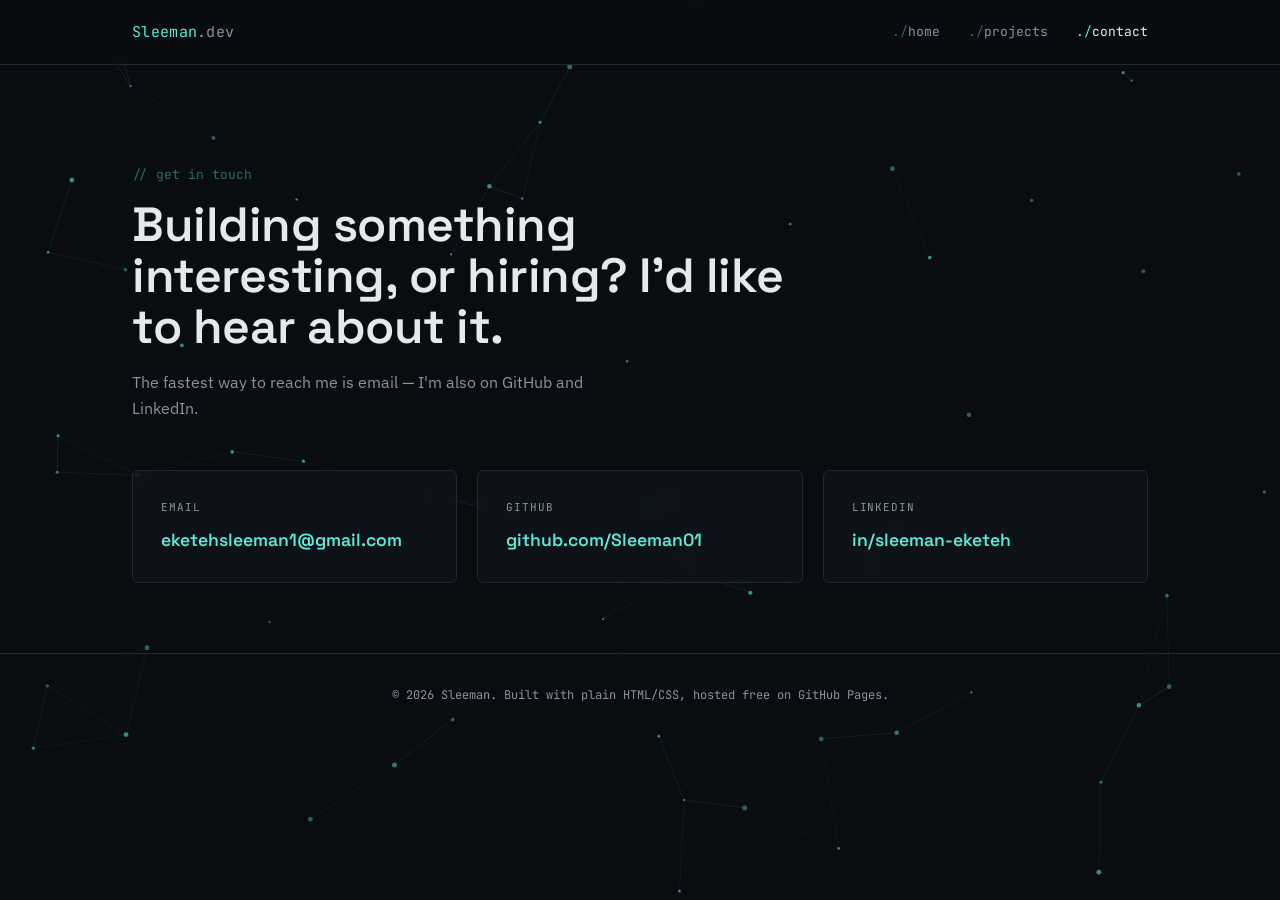
==== contact.html @ 672f5eb9 "Rebuild as multi-page site with animated background" ====
<!DOCTYPE html>
<html lang="en">
<head>
<meta charset="UTF-8">
<meta name="viewport" content="width=device-width, initial-scale=1.0">
<title>Contact — Sleeman</title>
<link rel="preconnect" href="https://fonts.googleapis.com">
<link href="https://fonts.googleapis.com/css2?family=Space+Grotesk:wght@400;500;600;700&family=IBM+Plex+Sans:wght@400;500;600&family=JetBrains+Mono:wght@400;500&display=swap" rel="stylesheet">
<link rel="stylesheet" href="style.css">
</head>
<body>

<canvas id="neural-bg" aria-hidden="true"></canvas>

<header>
  <nav class="wrap">
    <a class="logo" href="index.html">Sleeman<span>.dev</span></a>
    <ul class="navlinks">
      <li><a href="index.html">home</a></li>
      <li><a href="projects.html">projects</a></li>
      <li><a href="contact.html" class="active">contact</a></li>
    </ul>
  </nav>
</header>

<section class="contact-hero">
  <div class="wrap">
    <div class="page-eyebrow">// get in touch</div>
    <h1 class="contact-title">Building something interesting, or hiring? I'd like to hear about it.</h1>
    <p class="contact-sub">The fastest way to reach me is email — I'm also on GitHub and LinkedIn.</p>

    <div class="contact-cards">
      <a class="contact-card" href="mailto:eketehsleeman1@gmail.com">
        <div class="contact-card-label">Email</div>
        <div class="contact-card-value">eketehsleeman1@gmail.com</div>
      </a>
      <a class="contact-card" href="https://github.com/Sleeman01" target="_blank" rel="noopener">
        <div class="contact-card-label">GitHub</div>
        <div class="contact-card-value">github.com/Sleeman01</div>
      </a>
      <a class="contact-card" href="https://www.linkedin.com/in/sleeman-eketeh/" target="_blank" rel="noopener">
        <div class="contact-card-label">LinkedIn</div>
        <div class="contact-card-value">in/sleeman-eketeh</div>
      </a>
    </div>
  </div>
</section>

<footer>
  © <span id="year"></span> Sleeman. Built with plain HTML/CSS, hosted free on GitHub Pages.
</footer>

<script src="neural-bg.js"></script>
<script>document.getElementById('year').textContent = new Date().getFullYear();</script>

</body>
</html>
---- style.css ----
:root{
  --bg: #090C11;
  --bg-raised: #10141C;
  --grid-line: #1A2029;
  --text: #E6E8EB;
  --text-dim: #8B93A1;
  --accent: #5EEAD4;
  --accent-dim: #2E6B63;
  --amber: #F0B429;
  --danger: #E86A5C;
  --border: #212834;
  --radius: 3px;
  --font-display: 'Space Grotesk', sans-serif;
  --font-body: 'IBM Plex Sans', sans-serif;
  --font-mono: 'JetBrains Mono', monospace;
}

*{ margin:0; padding:0; box-sizing:border-box; }
html{ scroll-behavior:smooth; }

body{
  background:var(--bg);
  color:var(--text);
  font-family:var(--font-body);
  line-height:1.6;
  position:relative;
  min-height:100vh;
}

@media (prefers-reduced-motion: reduce){
  *{ animation-duration:0.01ms !important; animation-iteration-count:1 !important; transition-duration:0.01ms !important; scroll-behavior:auto !important; }
}

a{ color:inherit; }
:focus-visible{ outline:2px solid var(--accent); outline-offset:3px; }

.wrap{ max-width:1080px; margin:0 auto; padding:0 32px; }

/* NEURAL BACKGROUND CANVAS */
#neural-bg{
  position:fixed; inset:0; z-index:-1;
  width:100%; height:100%;
  background:var(--bg);
}

/* NAV */
header{
  position:sticky; top:0; z-index:50;
  background:rgba(9,12,17,0.82);
  backdrop-filter:blur(10px);
  border-bottom:1px solid var(--border);
}
nav.wrap{ display:flex; align-items:center; justify-content:space-between; height:64px; }
.logo{ font-family:var(--font-mono); font-size:15px; letter-spacing:0.02em; color:var(--accent); text-decoration:none; }
.logo span{ color:var(--text-dim); }
.navlinks{ display:flex; gap:28px; list-style:none; font-family:var(--font-mono); font-size:13px; }
.navlinks a{ text-decoration:none; color:var(--text-dim); transition:color .15s; }
.navlinks a:hover, .navlinks a.active{ color:var(--text); }
.navlinks a::before{ content:'./'; color:var(--accent-dim); }
.navlinks a.active::before{ color:var(--accent); }

/* PAGE HEADER (non-hero pages) */
.page-head{ padding:72px 0 56px; border-bottom:1px solid var(--border); }
.page-eyebrow{ font-family:var(--font-mono); font-size:13px; color:var(--accent-dim); margin-bottom:14px; }
.page-title{ font-family:var(--font-display); font-weight:700; font-size:clamp(2rem,4.5vw,3rem); letter-spacing:-0.01em; }
.page-sub{ margin-top:16px; max-width:600px; color:var(--text-dim); font-size:16px; }

/* HERO (index page) */
.hero{ padding:130px 0 100px; border-bottom:1px solid var(--border); }
.eyebrow{ font-family:var(--font-mono); font-size:13px; color:var(--accent); display:flex; align-items:center; gap:10px; margin-bottom:24px; }
.eyebrow .dot{ width:8px; height:8px; border-radius:50%; background:var(--accent); box-shadow:0 0 8px var(--accent); animation:pulse 2s infinite; }
@keyframes pulse{ 0%,100%{opacity:1;} 50%{opacity:.35;} }

h1{ font-family:var(--font-display); font-weight:700; font-size:clamp(2.6rem,5.5vw,4.4rem); line-height:1.06; letter-spacing:-0.01em; max-width:840px; }
h1 .accent{ color:var(--accent); }
.hero-sub{ margin-top:24px; max-width:560px; color:var(--text-dim); font-size:17px; }
.hero-actions{ display:flex; gap:16px; margin-top:36px; flex-wrap:wrap; }

.btn{ font-family:var(--font-mono); font-size:13px; padding:12px 20px; border-radius:var(--radius); text-decoration:none; display:inline-flex; align-items:center; gap:8px; border:1px solid var(--border); transition:border-color .15s, transform .15s; }
.btn-primary{ background:var(--accent); color:#04140F; border-color:var(--accent); font-weight:500; }
.btn-primary:hover{ transform:translateY(-1px); }
.btn-ghost:hover{ border-color:var(--text-dim); }

/* TERMINAL PANEL */
.terminal{ margin-top:56px; background:rgba(16,20,28,0.75); backdrop-filter:blur(6px); border:1px solid var(--border); border-radius:6px; overflow:hidden; max-width:640px; }
.terminal-bar{ display:flex; align-items:center; gap:8px; padding:10px 14px; border-bottom:1px solid var(--border); font-family:var(--font-mono); font-size:12px; color:var(--text-dim); }
.terminal-bar .tdot{ width:9px; height:9px; border-radius:50%; }
.terminal-body{ padding:18px 20px; font-family:var(--font-mono); font-size:13px; color:var(--text-dim); }
.terminal-body .line{ margin-bottom:6px; }
.terminal-body .prompt{ color:var(--accent); }
.terminal-body .ok{ color:var(--accent); }
.terminal-body .warn{ color:var(--amber); }
.caret{ display:inline-block; width:7px; height:14px; background:var(--accent); vertical-align:middle; animation:blink 1s steps(1) infinite; }
@keyframes blink{ 50%{ opacity:0; } }

/* SECTIONS */
section{ padding:90px 0; border-bottom:1px solid var(--border); }
section:last-of-type{ border-bottom:none; }
.section-head{ display:flex; align-items:baseline; gap:16px; margin-bottom:48px; }
.section-num{ font-family:var(--font-mono); color:var(--accent-dim); font-size:14px; }
.section-title{ font-family:var(--font-display); font-weight:600; font-size:1.8rem; }
.section-line{ flex:1; height:1px; background:var(--border); }

/* ABOUT */
.about-grid{ display:grid; grid-template-columns:1.3fr 1fr; gap:56px; }
.about-grid p{ color:var(--text-dim); margin-bottom:16px; max-width:56ch; }
.about-grid strong{ color:var(--text); font-weight:500; }
.stack-list{ font-family:var(--font-mono); font-size:13px; }
.stack-cat{ color:var(--text-dim); font-size:11px; text-transform:uppercase; letter-spacing:.08em; margin-top:20px; margin-bottom:8px; }
.stack-cat:first-child{ margin-top:0; }
.stack-tags{ display:flex; flex-wrap:wrap; gap:8px; }
.tag{ border:1px solid var(--border); padding:5px 10px; border-radius:var(--radius); color:var(--text); background:rgba(16,20,28,0.6); }
@media (max-width:760px){ .about-grid{ grid-template-columns:1fr; } }

/* PROJECTS */
.projects-grid{ display:grid; grid-template-columns:1fr; gap:24px; }
.project{ background:rgba(16,20,28,0.72); backdrop-filter:blur(6px); border:1px solid var(--border); border-radius:6px; padding:32px; transition:border-color .2s, transform .2s; }
.project:hover{ border-color:var(--accent-dim); transform:translateY(-2px); }
.project-top{ display:flex; justify-content:space-between; align-items:flex-start; gap:24px; flex-wrap:wrap; margin-bottom:16px; }
.project-title{ font-family:var(--font-display); font-size:1.4rem; font-weight:600; }
.project-status{ font-family:var(--font-mono); font-size:11px; color:var(--accent); border:1px solid var(--accent-dim); padding:4px 10px; border-radius:20px; white-space:nowrap; text-transform:uppercase; letter-spacing:.05em; }
.project-desc{ color:var(--text-dim); max-width:70ch; margin-bottom:20px; }
.project-meta{ display:flex; flex-wrap:wrap; gap:10px; margin-bottom:20px; }
.project-meta span{ font-family:var(--font-mono); font-size:12px; color:var(--text-dim); border:1px solid var(--border); padding:4px 10px; border-radius:var(--radius); }
.project-links{ display:flex; gap:20px; font-family:var(--font-mono); font-size:13px; }
.project-links a{ text-decoration:none; color:var(--accent); border-bottom:1px solid transparent; }
.project-links a:hover{ border-bottom-color:var(--accent); }
.coverage-row{ display:flex; align-items:center; gap:12px; margin-top:6px; margin-bottom:20px; font-family:var(--font-mono); font-size:12px; color:var(--text-dim); }
.coverage-bar{ flex:1; max-width:220px; height:6px; background:var(--border); border-radius:4px; overflow:hidden; }
.coverage-fill{ height:100%; background:var(--accent); width:0%; transition:width 1.4s ease; }

/* CONTACT PAGE */
.contact-hero{ padding:100px 0 70px; border-bottom:1px solid var(--border); }
.contact-title{ font-family:var(--font-display); font-size:clamp(2rem,4.5vw,3rem); font-weight:600; max-width:680px; }
.contact-sub{ margin-top:18px; max-width:520px; color:var(--text-dim); font-size:16px; }
.contact-cards{ display:grid; grid-template-columns:repeat(3,1fr); gap:20px; margin-top:48px; }
.contact-card{ background:rgba(16,20,28,0.72); backdrop-filter:blur(6px); border:1px solid var(--border); border-radius:6px; padding:28px; text-decoration:none; transition:border-color .2s, transform .2s; }
.contact-card:hover{ border-color:var(--accent-dim); transform:translateY(-2px); }
.contact-card-label{ font-family:var(--font-mono); font-size:11px; color:var(--text-dim); text-transform:uppercase; letter-spacing:.08em; margin-bottom:10px; }
.contact-card-value{ font-family:var(--font-display); font-size:1.1rem; font-weight:600; color:var(--accent); word-break:break-word; }
@media (max-width:760px){ .contact-cards{ grid-template-columns:1fr; } }

footer{ padding:32px 0; text-align:center; font-family:var(--font-mono); font-size:12px; color:var(--text-dim); border-top:1px solid var(--border); }
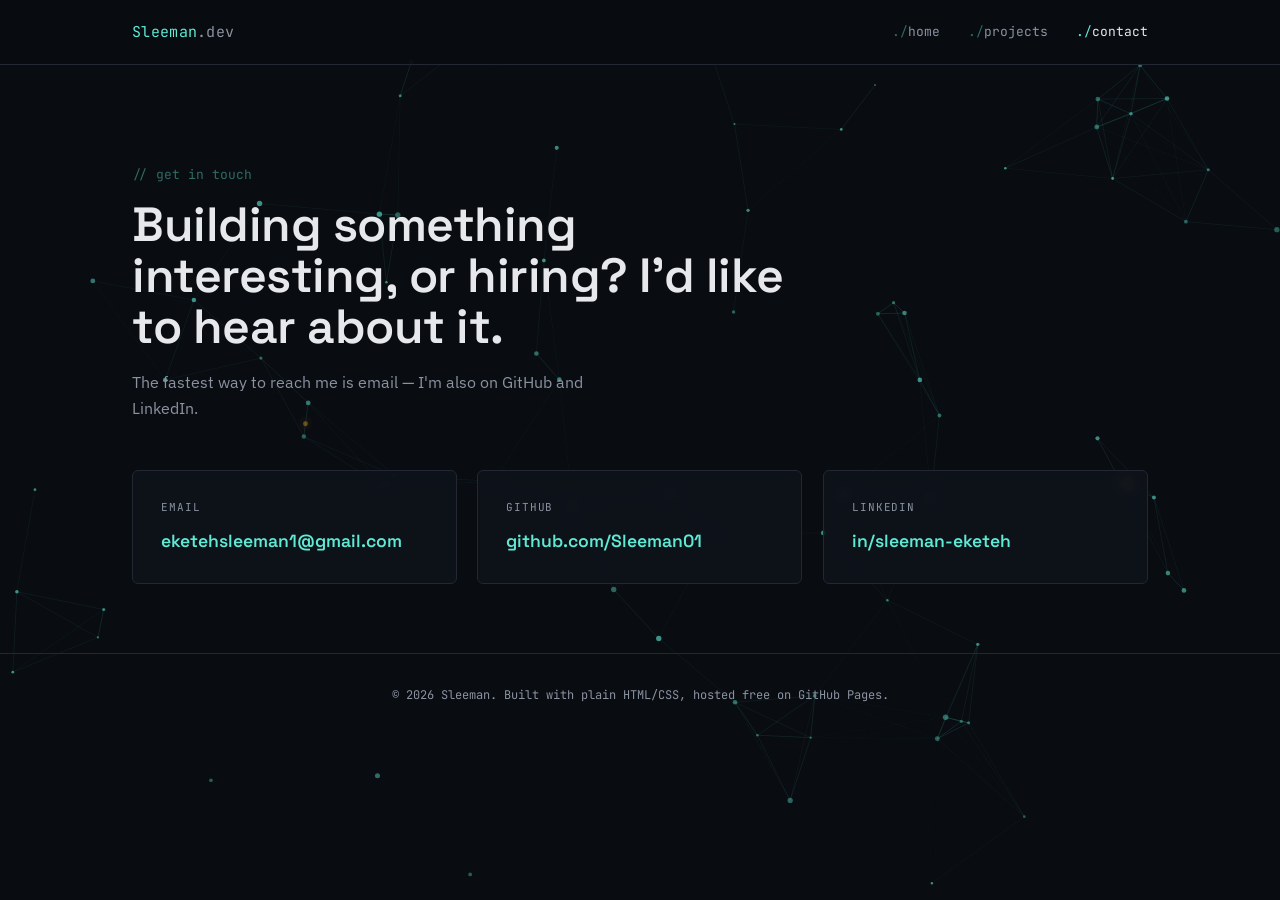
==== commit 793f7b3d: "website files" ====
--- a/contact.html
+++ b/contact.html
@@ -25,20 +25,20 @@
 
 <section class="contact-hero">
   <div class="wrap">
-    <div class="page-eyebrow">// get in touch</div>
-    <h1 class="contact-title">Building something interesting, or hiring? I'd like to hear about it.</h1>
-    <p class="contact-sub">The fastest way to reach me is email — I'm also on GitHub and LinkedIn.</p>
+    <div class="page-eyebrow" data-hero-in>// get in touch</div>
+    <h1 class="contact-title" data-hero-in>Building something interesting, or hiring? I'd like to hear about it.</h1>
+    <p class="contact-sub" data-hero-in>The fastest way to reach me is email — I'm also on GitHub and LinkedIn.</p>
 
-    <div class="contact-cards">
-      <a class="contact-card" href="mailto:eketehsleeman1@gmail.com">
+    <div class="contact-cards" data-hero-in>
+      <a class="contact-card" href="mailto:eketehsleeman1@gmail.com" data-magnetic>
         <div class="contact-card-label">Email</div>
         <div class="contact-card-value">eketehsleeman1@gmail.com</div>
       </a>
-      <a class="contact-card" href="https://github.com/Sleeman01" target="_blank" rel="noopener">
+      <a class="contact-card" href="https://github.com/Sleeman01" target="_blank" rel="noopener" data-magnetic>
         <div class="contact-card-label">GitHub</div>
         <div class="contact-card-value">github.com/Sleeman01</div>
       </a>
-      <a class="contact-card" href="https://www.linkedin.com/in/sleeman-eketeh/" target="_blank" rel="noopener">
+      <a class="contact-card" href="https://www.linkedin.com/in/sleeman-eketeh/" target="_blank" rel="noopener" data-magnetic>
         <div class="contact-card-label">LinkedIn</div>
         <div class="contact-card-value">in/sleeman-eketeh</div>
       </a>
@@ -51,6 +51,7 @@
 </footer>
 
 <script src="neural-bg.js"></script>
+<script src="main.js"></script>
 <script>document.getElementById('year').textContent = new Date().getFullYear();</script>
 
 </body>
--- a/style.css
+++ b/style.css
@@ -141,3 +141,43 @@
 @media (max-width:760px){ .contact-cards{ grid-template-columns:1fr; } }
 
 footer{ padding:32px 0; text-align:center; font-family:var(--font-mono); font-size:12px; color:var(--text-dim); border-top:1px solid var(--border); }
+
+/* SCROLL REVEAL */
+.reveal{ opacity:0; transform:translateY(28px); transition:opacity .7s cubic-bezier(.2,.7,.2,1), transform .7s cubic-bezier(.2,.7,.2,1); }
+.reveal-visible{ opacity:1; transform:translateY(0); }
+.projects-grid .project:nth-child(1){ transition-delay:0ms; }
+.projects-grid .project:nth-child(2){ transition-delay:60ms; }
+.projects-grid .project:nth-child(3){ transition-delay:120ms; }
+.projects-grid .project:nth-child(4){ transition-delay:180ms; }
+.projects-grid .project:nth-child(5){ transition-delay:240ms; }
+.projects-grid .project:nth-child(6){ transition-delay:300ms; }
+.projects-grid .project:nth-child(7){ transition-delay:360ms; }
+
+/* HERO STAGGERED ENTRANCE */
+[data-hero-in]{ opacity:0; transform:translateY(16px); transition:opacity .8s cubic-bezier(.2,.7,.2,1), transform .8s cubic-bezier(.2,.7,.2,1); }
+.hero-in-visible{ opacity:1; transform:translateY(0); }
+
+/* MAGNETIC BUTTON */
+[data-magnetic]{ transition:transform .25s cubic-bezier(.2,.8,.2,1), border-color .15s; will-change:transform; }
+
+/* Elevate project card hover with glow */
+.project{ position:relative; }
+.project::before{
+  content:''; position:absolute; inset:0; border-radius:6px; padding:1px;
+  background:linear-gradient(135deg, rgba(94,234,212,0) 0%, rgba(94,234,212,0) 100%);
+  -webkit-mask:linear-gradient(#fff 0 0) content-box, linear-gradient(#fff 0 0);
+  -webkit-mask-composite: xor; mask-composite: exclude;
+  pointer-events:none; transition:background .25s;
+}
+.project:hover::before{
+  background:linear-gradient(135deg, rgba(94,234,212,0.55) 0%, rgba(240,180,41,0.25) 100%);
+}
+.project:hover{ box-shadow:0 12px 32px -12px rgba(94,234,212,0.15); }
+
+.contact-card{ position:relative; overflow:hidden; }
+.contact-card::after{
+  content:''; position:absolute; inset:0; opacity:0; transition:opacity .3s;
+  background:radial-gradient(circle at 30% 20%, rgba(94,234,212,0.12), transparent 60%);
+}
+.contact-card:hover::after{ opacity:1; }
+.contact-card:hover .contact-card-value{ text-shadow:0 0 18px rgba(94,234,212,0.5); }
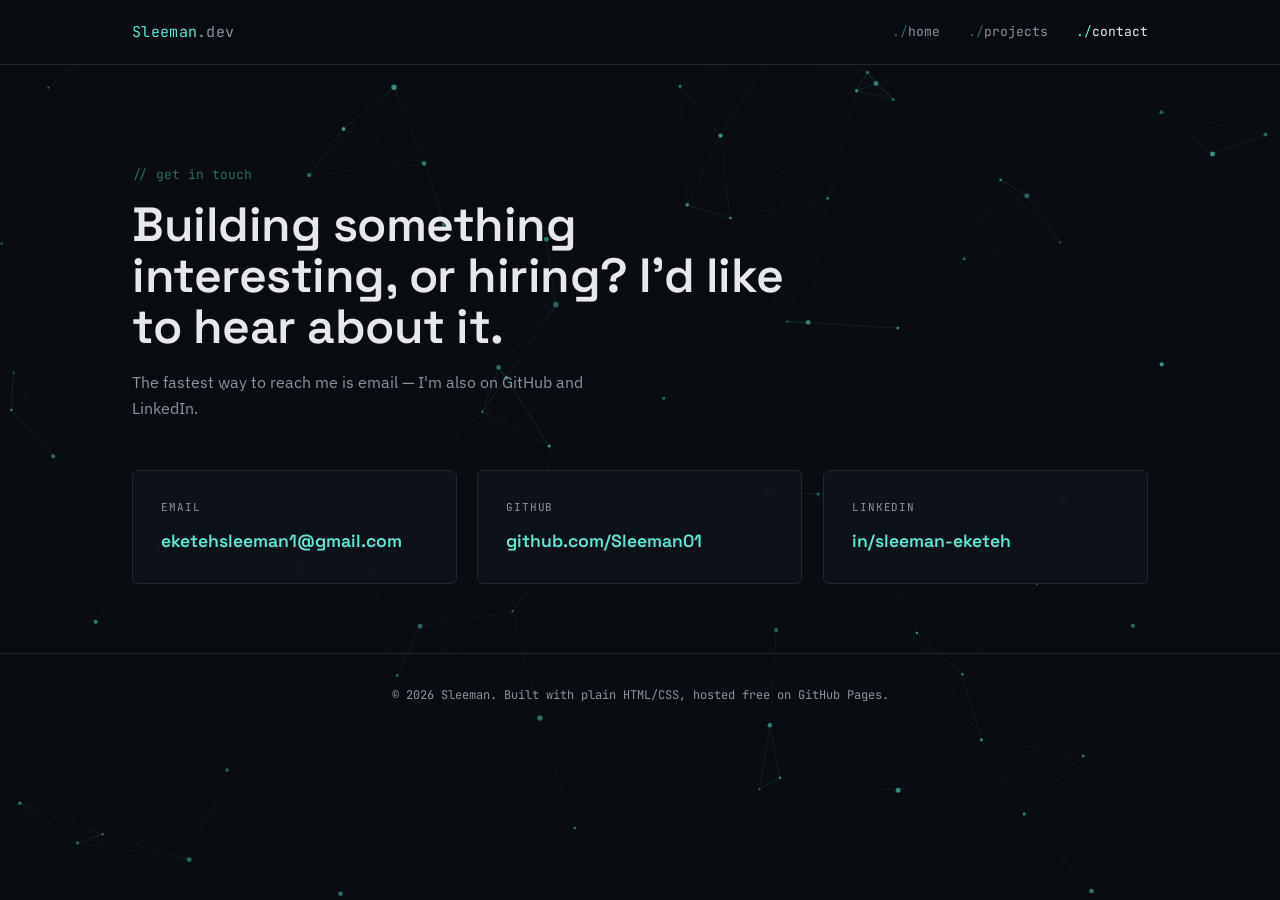
==== commit 6a3179a9: "Add favicon and fix HTML closing tag Added a favicon link and ensured proper HTML structure." ====
--- a/contact.html
+++ b/contact.html
@@ -6,6 +6,7 @@
 <title>Contact — Sleeman</title>
 <link rel="preconnect" href="https://fonts.googleapis.com">
 <link href="https://fonts.googleapis.com/css2?family=Space+Grotesk:wght@400;500;600;700&family=IBM+Plex+Sans:wght@400;500;600&family=JetBrains+Mono:wght@400;500&display=swap" rel="stylesheet">
+<link rel="icon" type="image/svg+xml" href="favicon.svg">
 <link rel="stylesheet" href="style.css">
 </head>
 <body>
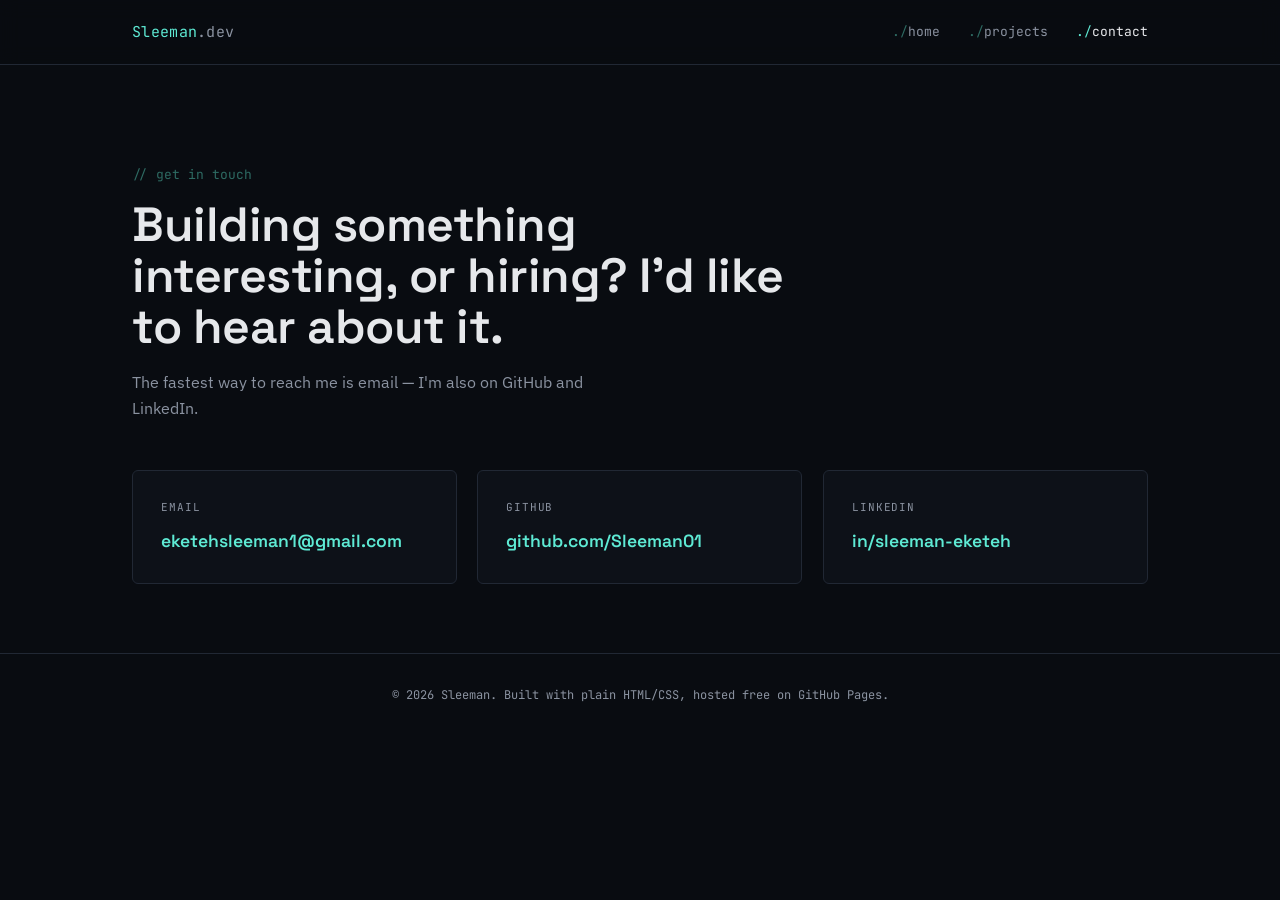
==== commit 85ed6d43: "Replace canvas with aurora background divs" ====
--- a/contact.html
+++ b/contact.html
@@ -11,7 +11,11 @@
 </head>
 <body>
 
-<canvas id="neural-bg" aria-hidden="true"></canvas>
+<div class="aurora-bg" aria-hidden="true">
+  <div class="blob blob-1"></div>
+  <div class="blob blob-2"></div>
+  <div class="blob blob-3"></div>
+</div>
 
 <header>
   <nav class="wrap">
@@ -51,7 +55,6 @@
   © <span id="year"></span> Sleeman. Built with plain HTML/CSS, hosted free on GitHub Pages.
 </footer>
 
-<script src="neural-bg.js"></script>
 <script src="main.js"></script>
 <script>document.getElementById('year').textContent = new Date().getFullYear();</script>
 
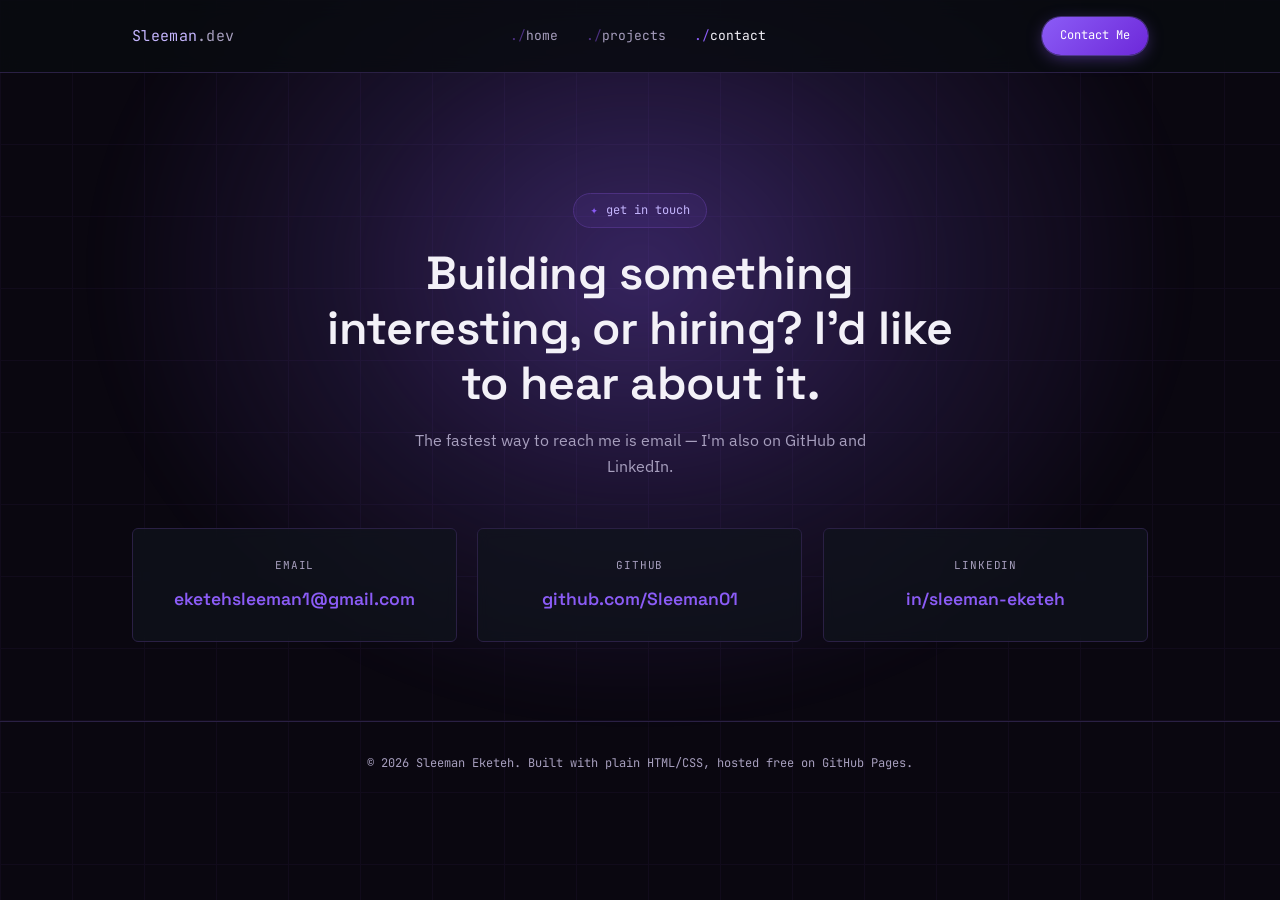
==== commit 4c6ed4de: "Update contact.html" ====
--- a/contact.html
+++ b/contact.html
@@ -3,7 +3,7 @@
 <head>
 <meta charset="UTF-8">
 <meta name="viewport" content="width=device-width, initial-scale=1.0">
-<title>Contact — Sleeman</title>
+<title>Contact — Sleeman Eketeh</title>
 <link rel="preconnect" href="https://fonts.googleapis.com">
 <link href="https://fonts.googleapis.com/css2?family=Space+Grotesk:wght@400;500;600;700&family=IBM+Plex+Sans:wght@400;500;600&family=JetBrains+Mono:wght@400;500&display=swap" rel="stylesheet">
 <link rel="icon" type="image/svg+xml" href="favicon.svg">
@@ -12,9 +12,7 @@
 <body>
 
 <div class="aurora-bg" aria-hidden="true">
-  <div class="blob blob-1"></div>
-  <div class="blob blob-2"></div>
-  <div class="blob blob-3"></div>
+  <div class="glow-top"></div>
 </div>
 
 <header>
@@ -25,12 +23,13 @@
       <li><a href="projects.html">projects</a></li>
       <li><a href="contact.html" class="active">contact</a></li>
     </ul>
+    <a href="contact.html" class="nav-cta">Contact Me</a>
   </nav>
 </header>
 
 <section class="contact-hero">
   <div class="wrap">
-    <div class="page-eyebrow" data-hero-in>// get in touch</div>
+    <div class="page-eyebrow" data-hero-in><span class="spark">✦</span> get in touch</div>
     <h1 class="contact-title" data-hero-in>Building something interesting, or hiring? I'd like to hear about it.</h1>
     <p class="contact-sub" data-hero-in>The fastest way to reach me is email — I'm also on GitHub and LinkedIn.</p>
 
@@ -52,7 +51,7 @@
 </section>
 
 <footer>
-  © <span id="year"></span> Sleeman. Built with plain HTML/CSS, hosted free on GitHub Pages.
+  © <span id="year"></span> Sleeman Eketeh. Built with plain HTML/CSS, hosted free on GitHub Pages.
 </footer>
 
 <script src="main.js"></script>
--- a/style.css
+++ b/style.css
@@ -1,14 +1,15 @@
 :root{
-  --bg: #090C11;
-  --bg-raised: #10141C;
-  --grid-line: #1A2029;
-  --text: #E6E8EB;
-  --text-dim: #8B93A1;
-  --accent: #5EEAD4;
-  --accent-dim: #2E6B63;
+  --bg: #0A0710;
+  --bg-raised: #150E23;
+  --grid-line: #1E1530;
+  --text: #F3F1F8;
+  --text-dim: #A79FBE;
+  --accent: #8B5CF6;
+  --accent-light: #C4B5FD;
+  --accent-dim: #4C3080;
   --amber: #F0B429;
   --danger: #E86A5C;
-  --border: #212834;
+  --border: #2A2044;
   --radius: 3px;
   --font-display: 'Space Grotesk', sans-serif;
   --font-body: 'IBM Plex Sans', sans-serif;
@@ -36,11 +37,49 @@
 
 .wrap{ max-width:1080px; margin:0 auto; padding:0 32px; }
 
-/* NEURAL BACKGROUND CANVAS */
-#neural-bg{
-  position:fixed; inset:0; z-index:-1;
-  width:100%; height:100%;
+/* AURORA / GLOW BACKGROUND */
+.aurora-bg{
+  position:fixed; inset:0; z-index:-2; overflow:hidden;
   background:var(--bg);
+}
+.aurora-bg::after{
+  content:'';
+  position:absolute; inset:0;
+  background-image:
+    linear-gradient(var(--grid-line) 1px, transparent 1px),
+    linear-gradient(90deg, var(--grid-line) 1px, transparent 1px);
+  background-size:72px 72px;
+  opacity:0.35;
+  z-index:-1;
+}
+.glow-top{
+  position:absolute; top:-20%; left:50%; transform:translateX(-50%);
+  width:1100px; height:900px;
+  background:radial-gradient(ellipse at center, rgba(139,92,246,0.35) 0%, rgba(139,92,246,0.12) 40%, transparent 70%);
+  filter:blur(20px);
+  animation:glowPulse 10s ease-in-out infinite;
+}
+@keyframes glowPulse{
+  0%,100%{ opacity:1; transform:translateX(-50%) scale(1); }
+  50%{ opacity:0.85; transform:translateX(-50%) scale(1.05); }
+}
+@media (prefers-reduced-motion: reduce){
+  .glow-top{ animation:none; }
+}
+
+/* HERO FIGURE (abstract AI illustration) */
+.hero-figure{
+  position:absolute;
+  top:50%; right:-4%;
+  transform:translateY(-46%);
+  width:min(46vw, 620px);
+  z-index:0;
+  pointer-events:none;
+  opacity:0.9;
+}
+.hero-figure svg{ width:100%; height:auto; display:block; }
+@media (max-width:900px){
+  .hero-figure{ display:none; }
 }
 
 /* NAV */
@@ -50,39 +89,58 @@
   backdrop-filter:blur(10px);
   border-bottom:1px solid var(--border);
 }
-nav.wrap{ display:flex; align-items:center; justify-content:space-between; height:64px; }
-.logo{ font-family:var(--font-mono); font-size:15px; letter-spacing:0.02em; color:var(--accent); text-decoration:none; }
+nav.wrap{ display:flex; align-items:center; justify-content:space-between; height:72px; }
+.logo{ font-family:var(--font-mono); font-size:15px; letter-spacing:0.02em; color:var(--accent-light); text-decoration:none; }
 .logo span{ color:var(--text-dim); }
-.navlinks{ display:flex; gap:28px; list-style:none; font-family:var(--font-mono); font-size:13px; }
+.navlinks{ display:flex; align-items:center; gap:28px; list-style:none; font-family:var(--font-mono); font-size:13px; }
 .navlinks a{ text-decoration:none; color:var(--text-dim); transition:color .15s; }
 .navlinks a:hover, .navlinks a.active{ color:var(--text); }
 .navlinks a::before{ content:'./'; color:var(--accent-dim); }
 .navlinks a.active::before{ color:var(--accent); }
+.nav-cta{
+  font-family:var(--font-mono); font-size:12px; padding:9px 18px; border-radius:999px;
+  background:linear-gradient(135deg, var(--accent), #6D28D9); color:#fff; text-decoration:none;
+  box-shadow:0 0 0 1px rgba(139,92,246,0.4), 0 4px 18px -4px rgba(139,92,246,0.6);
+  transition:transform .2s, box-shadow .2s;
+}
+.nav-cta:hover{ transform:translateY(-1px); box-shadow:0 0 0 1px rgba(139,92,246,0.6), 0 6px 22px -4px rgba(139,92,246,0.8); }
 
 /* PAGE HEADER (non-hero pages) */
-.page-head{ padding:72px 0 56px; border-bottom:1px solid var(--border); }
-.page-eyebrow{ font-family:var(--font-mono); font-size:13px; color:var(--accent-dim); margin-bottom:14px; }
-.page-title{ font-family:var(--font-display); font-weight:700; font-size:clamp(2rem,4.5vw,3rem); letter-spacing:-0.01em; }
-.page-sub{ margin-top:16px; max-width:600px; color:var(--text-dim); font-size:16px; }
+.page-head{ padding:100px 0 64px; border-bottom:1px solid var(--border); text-align:center; }
+.page-eyebrow{
+  display:inline-flex; align-items:center; gap:8px;
+  font-family:var(--font-mono); font-size:12px; color:var(--accent-light);
+  border:1px solid var(--accent-dim); background:rgba(139,92,246,0.08);
+  padding:7px 16px; border-radius:999px; margin-bottom:18px;
+}
+.page-title{ font-family:var(--font-display); font-weight:600; font-size:clamp(1.9rem,3.8vw,2.75rem); letter-spacing:-0.01em; }
+.page-sub{ margin:16px auto 0; max-width:520px; color:var(--text-dim); font-size:16px; }
 
 /* HERO (index page) */
-.hero{ padding:130px 0 100px; border-bottom:1px solid var(--border); }
-.eyebrow{ font-family:var(--font-mono); font-size:13px; color:var(--accent); display:flex; align-items:center; gap:10px; margin-bottom:24px; }
-.eyebrow .dot{ width:8px; height:8px; border-radius:50%; background:var(--accent); box-shadow:0 0 8px var(--accent); animation:pulse 2s infinite; }
-@keyframes pulse{ 0%,100%{opacity:1;} 50%{opacity:.35;} }
-
-h1{ font-family:var(--font-display); font-weight:700; font-size:clamp(2.6rem,5.5vw,4.4rem); line-height:1.06; letter-spacing:-0.01em; max-width:840px; }
-h1 .accent{ color:var(--accent); }
-.hero-sub{ margin-top:24px; max-width:560px; color:var(--text-dim); font-size:17px; }
-.hero-actions{ display:flex; gap:16px; margin-top:36px; flex-wrap:wrap; }
-
-.btn{ font-family:var(--font-mono); font-size:13px; padding:12px 20px; border-radius:var(--radius); text-decoration:none; display:inline-flex; align-items:center; gap:8px; border:1px solid var(--border); transition:border-color .15s, transform .15s; }
-.btn-primary{ background:var(--accent); color:#04140F; border-color:var(--accent); font-weight:500; }
-.btn-primary:hover{ transform:translateY(-1px); }
-.btn-ghost:hover{ border-color:var(--text-dim); }
+.hero{ position:relative; padding:150px 0 120px; border-bottom:1px solid var(--border); overflow:hidden; }
+.hero .wrap{ position:relative; z-index:1; text-align:center; max-width:820px; }
+
+.eyebrow-badge{
+  display:inline-flex; align-items:center; gap:8px;
+  font-family:var(--font-mono); font-size:12px; color:var(--accent-light);
+  border:1px solid var(--accent-dim); background:rgba(139,92,246,0.08);
+  padding:8px 18px; border-radius:999px; margin-bottom:28px;
+}
+.spark{ color:var(--accent); }
+
+h1{ font-family:var(--font-display); font-weight:600; font-size:clamp(2rem,4.2vw,3.2rem); line-height:1.18; letter-spacing:-0.01em; margin:0 auto; }
+h1 .accent{ color:var(--accent-light); }
+.hero-sub{ margin:22px auto 0; max-width:520px; color:var(--text-dim); font-size:17px; }
+.hero-actions{ display:flex; gap:16px; margin-top:36px; flex-wrap:wrap; justify-content:center; }
+
+.btn{ font-family:var(--font-mono); font-size:13px; padding:13px 26px; border-radius:999px; text-decoration:none; display:inline-flex; align-items:center; gap:8px; border:1px solid var(--border); transition:border-color .15s, transform .15s, box-shadow .15s; }
+.btn-primary{ background:linear-gradient(135deg, var(--accent), #6D28D9); color:#fff; border-color:transparent; font-weight:500; box-shadow:0 6px 24px -6px rgba(139,92,246,0.6); }
+.btn-primary:hover{ transform:translateY(-1px); box-shadow:0 8px 28px -6px rgba(139,92,246,0.8); }
+.btn-ghost{ background:rgba(255,255,255,0.02); border-color:var(--border); }
+.btn-ghost:hover{ border-color:var(--accent-dim); }
 
 /* TERMINAL PANEL */
-.terminal{ margin-top:56px; background:rgba(16,20,28,0.75); backdrop-filter:blur(6px); border:1px solid var(--border); border-radius:6px; overflow:hidden; max-width:640px; }
+.terminal{ margin:56px auto 0; text-align:left; background:rgba(21,14,35,0.75); backdrop-filter:blur(6px); border:1px solid var(--border); border-radius:6px; overflow:hidden; max-width:560px; }
 .terminal-bar{ display:flex; align-items:center; gap:8px; padding:10px 14px; border-bottom:1px solid var(--border); font-family:var(--font-mono); font-size:12px; color:var(--text-dim); }
 .terminal-bar .tdot{ width:9px; height:9px; border-radius:50%; }
 .terminal-body{ padding:18px 20px; font-family:var(--font-mono); font-size:13px; color:var(--text-dim); }
@@ -130,9 +188,9 @@
 .coverage-fill{ height:100%; background:var(--accent); width:0%; transition:width 1.4s ease; }
 
 /* CONTACT PAGE */
-.contact-hero{ padding:100px 0 70px; border-bottom:1px solid var(--border); }
-.contact-title{ font-family:var(--font-display); font-size:clamp(2rem,4.5vw,3rem); font-weight:600; max-width:680px; }
-.contact-sub{ margin-top:18px; max-width:520px; color:var(--text-dim); font-size:16px; }
+.contact-hero{ padding:120px 0 80px; border-bottom:1px solid var(--border); text-align:center; }
+.contact-title{ font-family:var(--font-display); font-size:clamp(1.9rem,3.8vw,2.9rem); font-weight:600; max-width:640px; margin:0 auto; }
+.contact-sub{ margin:18px auto 0; max-width:480px; color:var(--text-dim); font-size:16px; }
 .contact-cards{ display:grid; grid-template-columns:repeat(3,1fr); gap:20px; margin-top:48px; }
 .contact-card{ background:rgba(16,20,28,0.72); backdrop-filter:blur(6px); border:1px solid var(--border); border-radius:6px; padding:28px; text-decoration:none; transition:border-color .2s, transform .2s; }
 .contact-card:hover{ border-color:var(--accent-dim); transform:translateY(-2px); }
@@ -141,6 +199,17 @@
 @media (max-width:760px){ .contact-cards{ grid-template-columns:1fr; } }
 
 footer{ padding:32px 0; text-align:center; font-family:var(--font-mono); font-size:12px; color:var(--text-dim); border-top:1px solid var(--border); }
+
+/* TIMELINE (education / experience) */
+.timeline-grid{ display:grid; grid-template-columns:1fr 1fr; gap:56px; }
+.timeline-col-label{ font-family:var(--font-mono); font-size:11px; color:var(--text-dim); text-transform:uppercase; letter-spacing:.08em; margin-bottom:20px; }
+.timeline-item{ padding-bottom:24px; margin-bottom:24px; border-bottom:1px solid var(--border); }
+.timeline-item:last-child{ border-bottom:none; margin-bottom:0; padding-bottom:0; }
+.timeline-date{ font-family:var(--font-mono); font-size:12px; color:var(--accent); margin-bottom:6px; }
+.timeline-title{ font-family:var(--font-display); font-size:1.05rem; font-weight:600; margin-bottom:4px; }
+.timeline-org{ font-family:var(--font-mono); font-size:12px; color:var(--text-dim); margin-bottom:10px; }
+.timeline-desc{ color:var(--text-dim); font-size:14px; max-width:48ch; }
+@media (max-width:760px){ .timeline-grid{ grid-template-columns:1fr; } }
 
 /* SCROLL REVEAL */
 .reveal{ opacity:0; transform:translateY(28px); transition:opacity .7s cubic-bezier(.2,.7,.2,1), transform .7s cubic-bezier(.2,.7,.2,1); }
